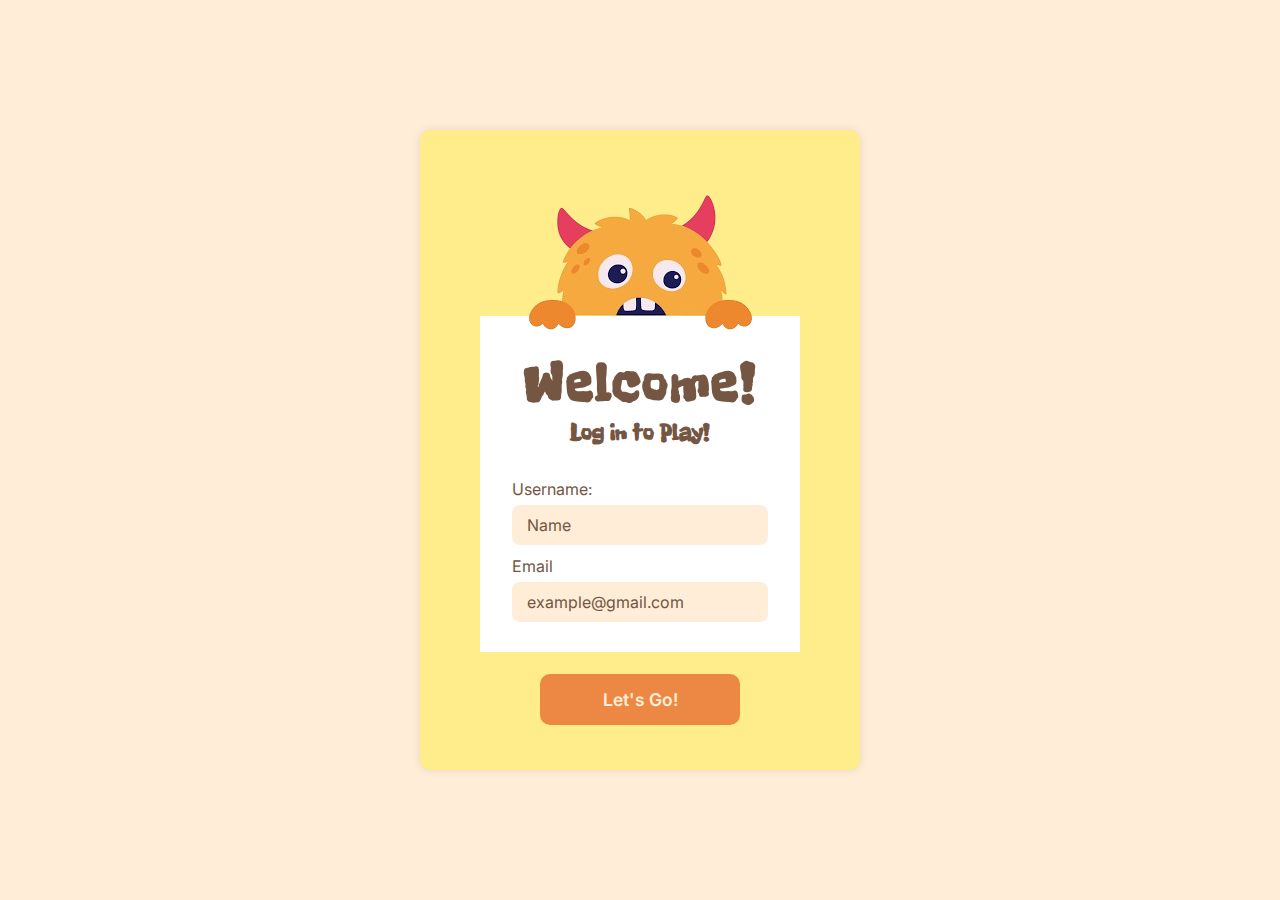
==== index.html @ 8cec1191 "my first commit" ====
<!DOCTYPE html>
<html lang="en">
  <head>
    <meta charset="UTF-8" />
    <meta name="viewport" content="width=device-width, initial-scale=1.0" />
    <title>Quiz Login</title>
    <link rel="preconnect" href="https://fonts.googleapis.com" />
    <link rel="preconnect" href="https://fonts.gstatic.com" crossorigin />
    <link rel="preconnect" href="https://fonts.googleapis.com" />
    <link rel="preconnect" href="https://fonts.gstatic.com" crossorigin />
    <link
      href="https://fonts.googleapis.com/css2?family=Freckle+Face&family=Inter:ital,opsz,wght@0,14..32,100..900;1,14..32,100..900&display=swap"
      rel="stylesheet"
    />

    <link rel="stylesheet" href="./style.css" />
  </head>
  <body>
    <div class="main-container">
      <div class="bg"></div>
      <div class="monster-container">
        <img src="./assets/monster.png" alt="" />
      </div>

      <div class="login-wrapper">
        <h1>Welcome!</h1>
        <h4>Log in to Play!</h4>
        <form action="" method="post">
          <label for="username">Username:</label>
          <input type="text" id="username" name="username" placeholder="Name"/>
          <label for="email">Email</label>
          <input type="text" id="email" name="email" placeholder="example@gmail.com"/>
          
          
        </form>
        
      </div>
      <a href="./dashboard.html" onclick="saveName(); return false;">
        <input id="go" class="btn" type="submit" value="Let's Go!" />
      </a>
      
    </div>
   <script src="link.js"></script>
  </body>
</html>
---- style.css ----
:root {
  --bg-background: #ffed8b;
  --bg-primary: #fce154;
  --green-fill: #2c9369;
  --font-brown: #745643;
  --carrot-orange: #ec8844;
  --body-bg: #ffedd7;

  /*font-family*/
  --font-family-main: "Inter", sans-serif;
  --font-family-header: "Freckle Face", sans-serif;
}

body {
  background-color: var(--body-bg);
  font-family: "inter", sans-serif;
  margin: 0;
  padding: 0;
  box-sizing: border-box;
  display: flex;
  justify-content: center;
  align-items: center;
  min-height: 100vh;
}
.main-container {
  width: 400px;
  min-width: 250px;
  
  min-height: 600px;
  display: flex;
  justify-content: start;
  align-items: center;
  flex-direction: column;
  background-color: var(--bg-background);
  border-radius: 10px;
  padding: 20px;
  box-shadow: 0 0 10px rgba(0, 0, 0, 0.1);
  position: relative;
}
/* .bg {
  width: 400px;
  min-width: 250px;
  height: 100%;
  background-color: var(--bg-primary);
  border-top-left-radius: 50%;
  border-top-right-radius: 50%;
} */
.login-wrapper {
  width: 20rem;
  height: 21rem;
  background-color: #fff;
  display: flex;
  flex-direction: column;
  align-items: center;
  position: absolute;
  top: 29%;
}
form {
  width: 80%;
  display: flex;
  flex-direction: column;
  gap: 1px;
  margin-top: 2rem;
}
form input {
  height: 40px;
  border: none;
  background-color: var(--body-bg);
  border-radius: 8px;
  margin-bottom: 10px;
  color: var(--font-brown);
  font-family: var(--font-family-main);
  font-size: 1rem;
  font-weight: 400;
  padding: 0 15px;
}
form input::placeholder {
  color: var(--font-brown);
}
form input:focus {
  outline: none;
}
form label {
  color: var(--font-brown);
  font-family: var(--font-family-main);
  font-size: 1rem;
  font-weight: 400;
  margin-bottom: 5px;
}
.monster-container {
  z-index: 1000;
}
.login-wrapper h1 {
  font-family: var(--font-family-header);
  font-size: 3.5rem;
  color: var(--font-brown);
  letter-spacing: 2px;
  margin: 2rem 0 0 0;
}
.login-wrapper h4 {
  font-family: var(--font-family-header);
  font-size: 1.5rem;
  color: var(--font-brown);
  margin: 0px;
}
.btn {
  width: 200px;
  position: absolute;
  bottom: 2.8rem;
  padding: 15px 2px;
  border-radius: 10px;
  outline: none;
  border: none;
  background-color: var(--carrot-orange);
  color: var(--body-bg);
  font-family: var(--font-family-main);
  font-size: 1.1rem;
  font-weight: 600;
  transition: 0.5s ease;
}
.main-container a {
  display: flex;
  justify-content: center;
}
.main-container .btn:hover {
  background-color: #745643;
}
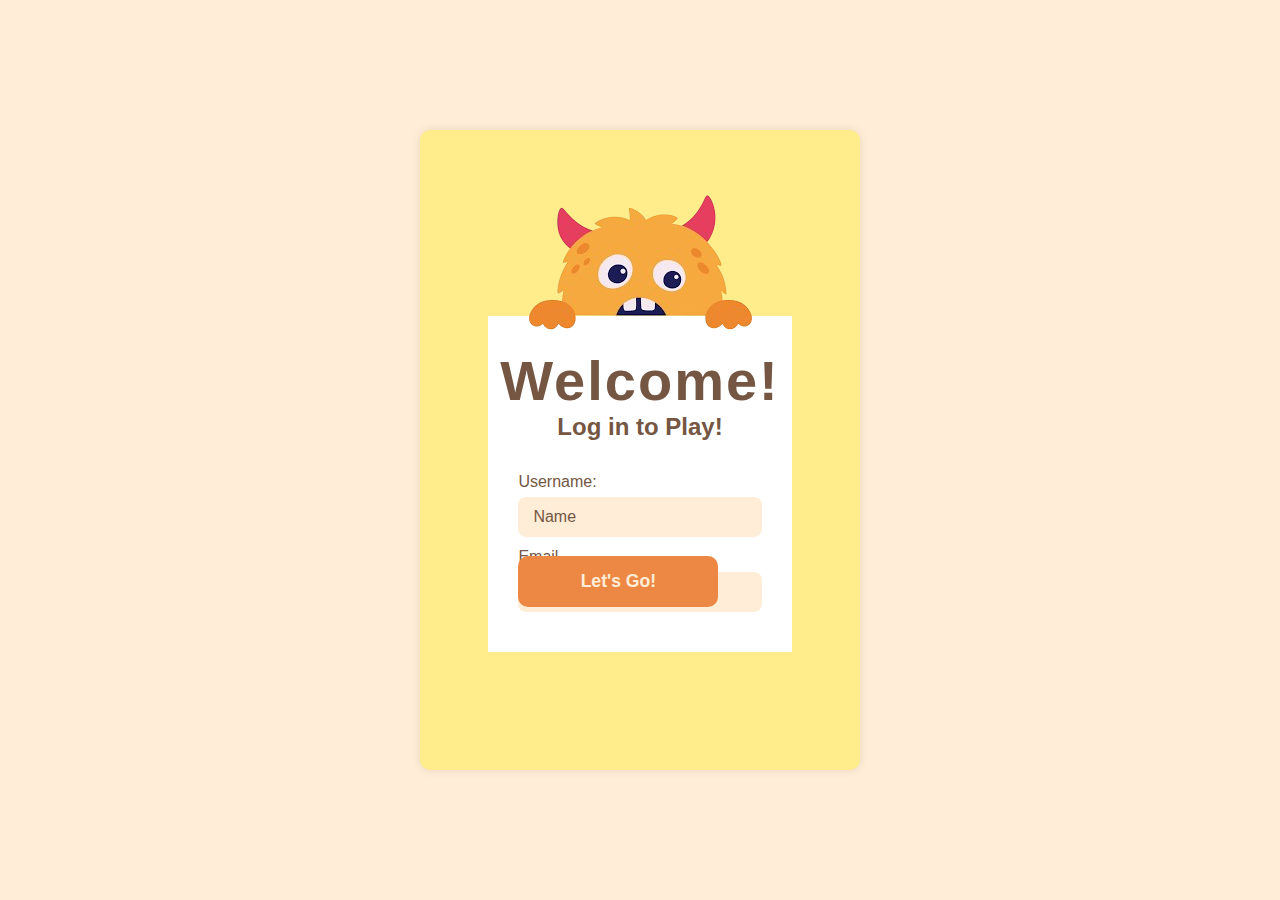
==== commit e177b09e: "first commit" ====
--- a/index.html
+++ b/index.html
@@ -1,4 +1,4 @@
-<!DOCTYPE html>
+<!-- <!DOCTYPE html>
 <html lang="en">
   <head>
     <meta charset="UTF-8" />
@@ -42,4 +42,46 @@
     </div>
    <script src="link.js"></script>
   </body>
+</html> -->
+
+
+
+
+<!-- index.html -->
+<!DOCTYPE html>
+<html lang="en">
+  <head>
+    <meta charset="UTF-8" />
+    <meta name="viewport" content="width=device-width, initial-scale=1.0" />
+    <title>Quiz Login</title>
+    <link rel="stylesheet" href="./style.css" />
+  </head>
+  <body>
+    <div class="main-container">
+      <div class="bg"></div>
+      <div class="monster-container">
+        <img src="./assets/monster.png" alt="Monster" />
+      </div>
+      <div class="login-wrapper">
+        <h1>Welcome!</h1>
+        <h4>Log in to Play!</h4>
+        <form onsubmit="saveName(event)">
+          <label for="username">Username:</label>
+          <input type="text" id="username" name="username" placeholder="Name" />
+          <label for="email">Email</label>
+          <input type="email" id="email" name="email" placeholder="example@gmail.com" />
+          <button type="submit" class="btn">Let's Go!</button>
+        </form>
+      </div>
+    </div>
+    <script>
+      function saveName(event) {
+        event.preventDefault();
+        const username = document.getElementById("username").value.trim() || "Guest";
+        localStorage.setItem("username", username);
+        localStorage.setItem("quizScore", "000");
+        window.location.href = "dashboard.html";
+      }
+    </script>
+  </body>
 </html>
--- a/style.css
+++ b/style.css
@@ -23,7 +23,7 @@
   min-height: 100vh;
 }
 .main-container {
-  width: 400px;
+  width: clamp(350px, 80%, 400px);
   min-width: 250px;
   
   min-height: 600px;
@@ -46,7 +46,7 @@
   border-top-right-radius: 50%;
 } */
 .login-wrapper {
-  width: 20rem;
+  width: 19rem;
   height: 21rem;
   background-color: #fff;
   display: flex;
@@ -125,3 +125,15 @@
 .main-container .btn:hover {
   background-color: #745643;
 }
+
+@media (max-width: 400px){
+  .main-container {
+    min-height: 750px;
+  }
+  .btn {
+    bottom: 5rem;
+  }
+  
+}
+  
+
--- a/style.css
+++ b/style.css
@@ -23,7 +23,7 @@
   min-height: 100vh;
 }
 .main-container {
-  width: 400px;
+  width: clamp(350px, 80%, 400px);
   min-width: 250px;
   
   min-height: 600px;
@@ -46,7 +46,7 @@
   border-top-right-radius: 50%;
 } */
 .login-wrapper {
-  width: 20rem;
+  width: 19rem;
   height: 21rem;
   background-color: #fff;
   display: flex;
@@ -125,3 +125,15 @@
 .main-container .btn:hover {
   background-color: #745643;
 }
+
+@media (max-width: 400px){
+  .main-container {
+    min-height: 750px;
+  }
+  .btn {
+    bottom: 5rem;
+  }
+  
+}
+  
+
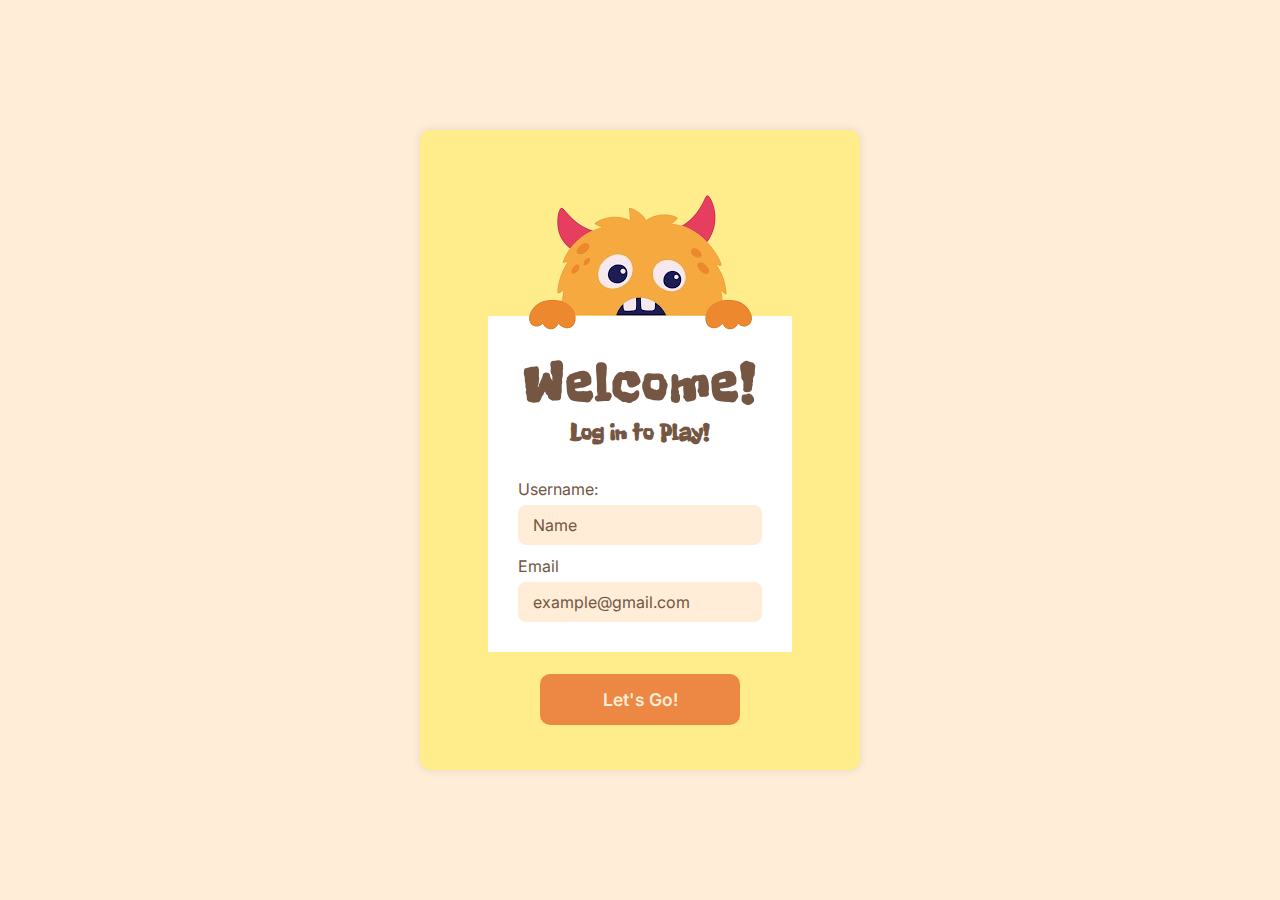
==== commit 9bbc5800: "fixed the score issue of not resetting after each game." ====
--- a/index.html
+++ b/index.html
@@ -1,4 +1,6 @@
-<!-- <!DOCTYPE html>
+
+
+<!DOCTYPE html>
 <html lang="en">
   <head>
     <meta charset="UTF-8" />
@@ -12,53 +14,10 @@
       href="https://fonts.googleapis.com/css2?family=Freckle+Face&family=Inter:ital,opsz,wght@0,14..32,100..900;1,14..32,100..900&display=swap"
       rel="stylesheet"
     />
-
     <link rel="stylesheet" href="./style.css" />
   </head>
   <body>
     <div class="main-container">
-      <div class="bg"></div>
-      <div class="monster-container">
-        <img src="./assets/monster.png" alt="" />
-      </div>
-
-      <div class="login-wrapper">
-        <h1>Welcome!</h1>
-        <h4>Log in to Play!</h4>
-        <form action="" method="post">
-          <label for="username">Username:</label>
-          <input type="text" id="username" name="username" placeholder="Name"/>
-          <label for="email">Email</label>
-          <input type="text" id="email" name="email" placeholder="example@gmail.com"/>
-          
-          
-        </form>
-        
-      </div>
-      <a href="./dashboard.html" onclick="saveName(); return false;">
-        <input id="go" class="btn" type="submit" value="Let's Go!" />
-      </a>
-      
-    </div>
-   <script src="link.js"></script>
-  </body>
-</html> -->
-
-
-
-
-<!-- index.html -->
-<!DOCTYPE html>
-<html lang="en">
-  <head>
-    <meta charset="UTF-8" />
-    <meta name="viewport" content="width=device-width, initial-scale=1.0" />
-    <title>Quiz Login</title>
-    <link rel="stylesheet" href="./style.css" />
-  </head>
-  <body>
-    <div class="main-container">
-      <div class="bg"></div>
       <div class="monster-container">
         <img src="./assets/monster.png" alt="Monster" />
       </div>
@@ -69,15 +28,23 @@
           <label for="username">Username:</label>
           <input type="text" id="username" name="username" placeholder="Name" />
           <label for="email">Email</label>
-          <input type="email" id="email" name="email" placeholder="example@gmail.com" />
-          <button type="submit" class="btn">Let's Go!</button>
+          <input
+            type="email"
+            id="email"
+            name="email"
+            placeholder="example@gmail.com"
+          />
         </form>
       </div>
+      <button type="submit" onclick="saveName(event)" class="btn">
+        Let's Go!
+      </button>
     </div>
     <script>
       function saveName(event) {
         event.preventDefault();
-        const username = document.getElementById("username").value.trim() || "Guest";
+        const username =
+          document.getElementById("username").value.trim() || "Guest";
         localStorage.setItem("username", username);
         localStorage.setItem("quizScore", "000");
         window.location.href = "dashboard.html";
--- a/style.css
+++ b/style.css
@@ -25,7 +25,7 @@
 .main-container {
   width: clamp(350px, 80%, 400px);
   min-width: 250px;
-  
+
   min-height: 600px;
   display: flex;
   justify-content: start;
@@ -37,14 +37,7 @@
   box-shadow: 0 0 10px rgba(0, 0, 0, 0.1);
   position: relative;
 }
-/* .bg {
-  width: 400px;
-  min-width: 250px;
-  height: 100%;
-  background-color: var(--bg-primary);
-  border-top-left-radius: 50%;
-  border-top-right-radius: 50%;
-} */
+
 .login-wrapper {
   width: 19rem;
   height: 21rem;
@@ -126,14 +119,11 @@
   background-color: #745643;
 }
 
-@media (max-width: 400px){
+@media (max-width: 400px) {
   .main-container {
     min-height: 750px;
   }
   .btn {
     bottom: 5rem;
   }
-  
 }
-  
-
